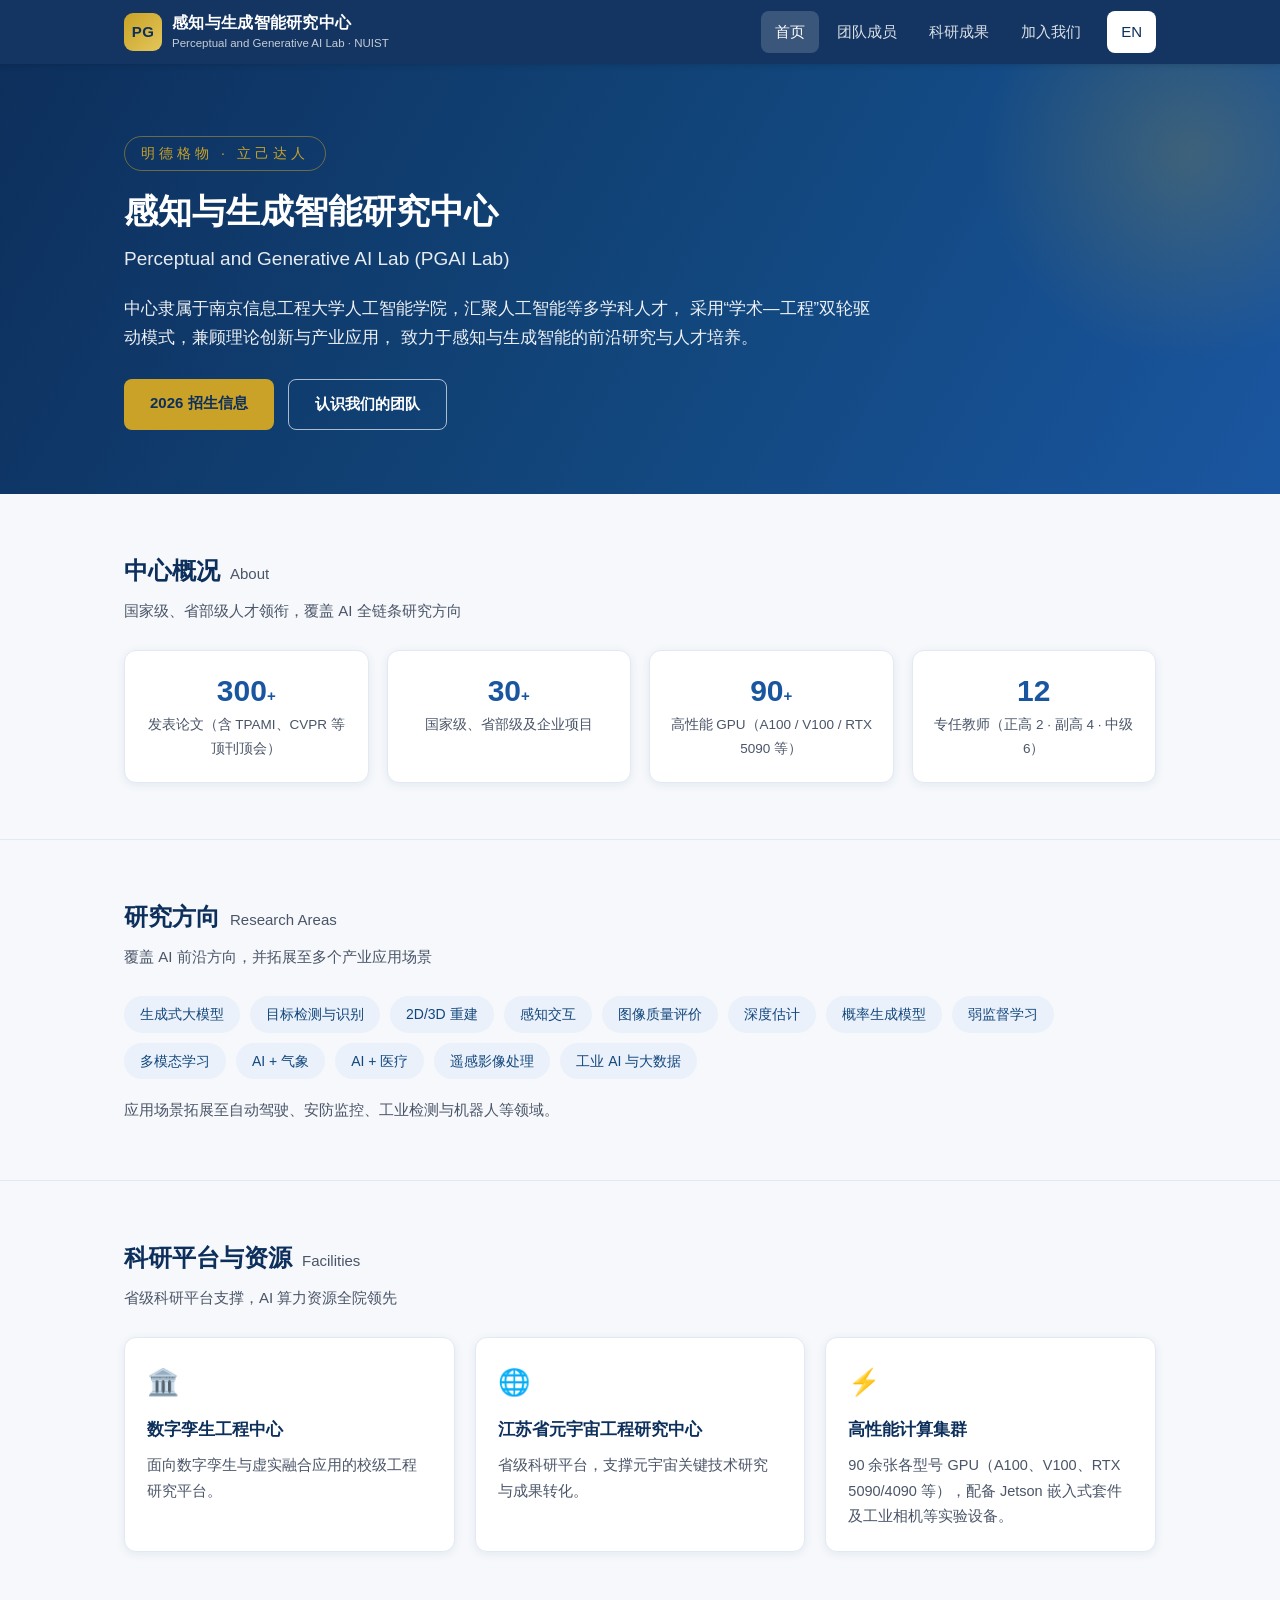
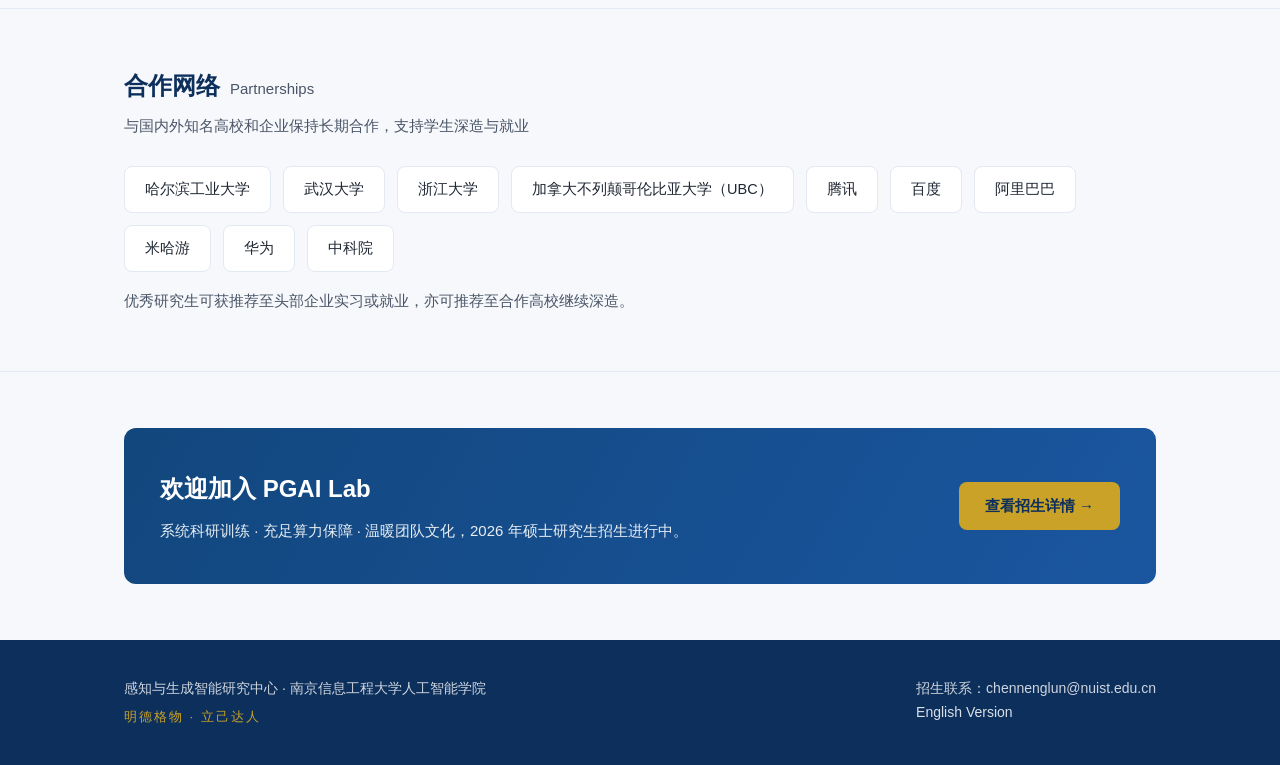
==== index.html @ ffc7934f "Initial site: bilingual (zh/en) lab homepage for PGAI Lab, NUIST - Home (about, research areas, faci" ====
<!DOCTYPE html>
<html lang="zh-CN">
<head>
  <meta charset="UTF-8">
  <meta http-equiv="refresh" content="0; url=/zh/">
  <title>感知与生成智能研究中心 · PGAI Lab</title>
  <script>window.location.replace('/zh/');</script>
</head>
<body>
  <p>正在跳转到中文首页… <a href="/zh/">进入中文版</a> | <a href="/en/">English</a></p>
</body>
</html>
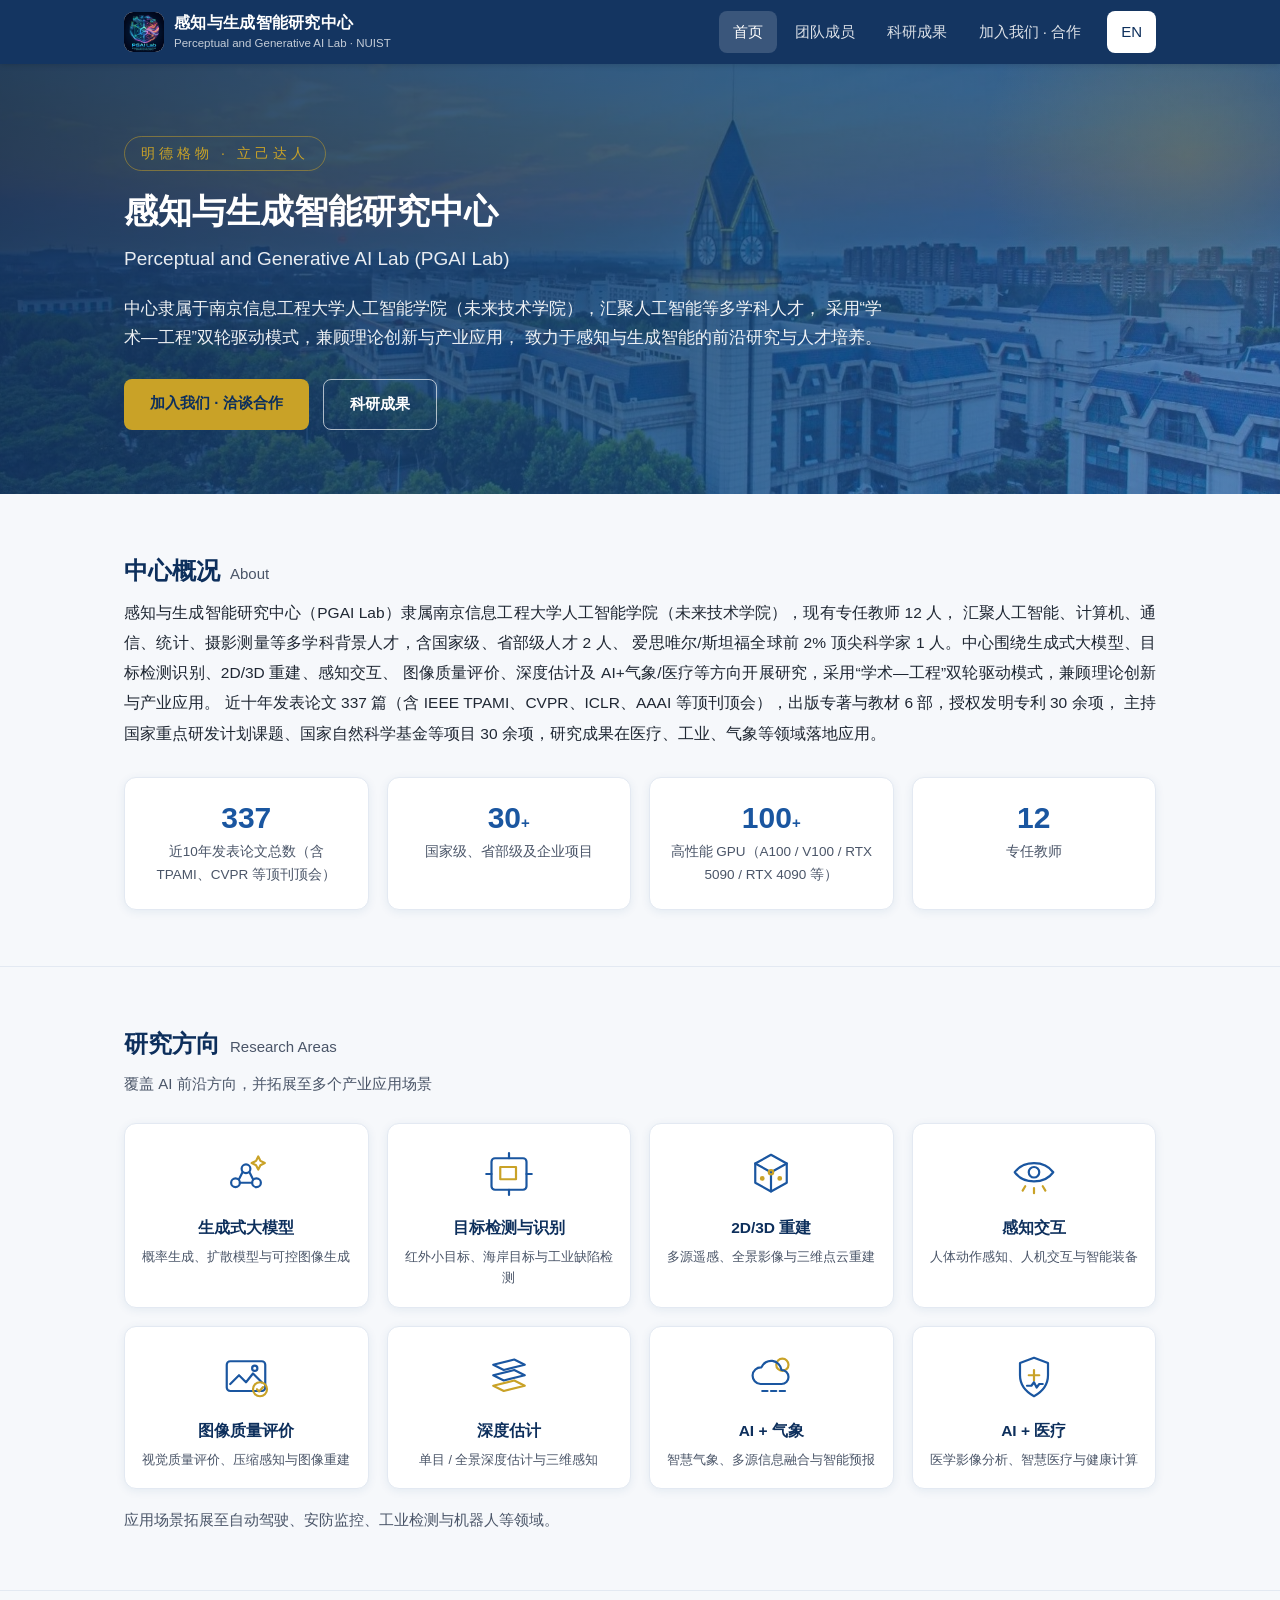
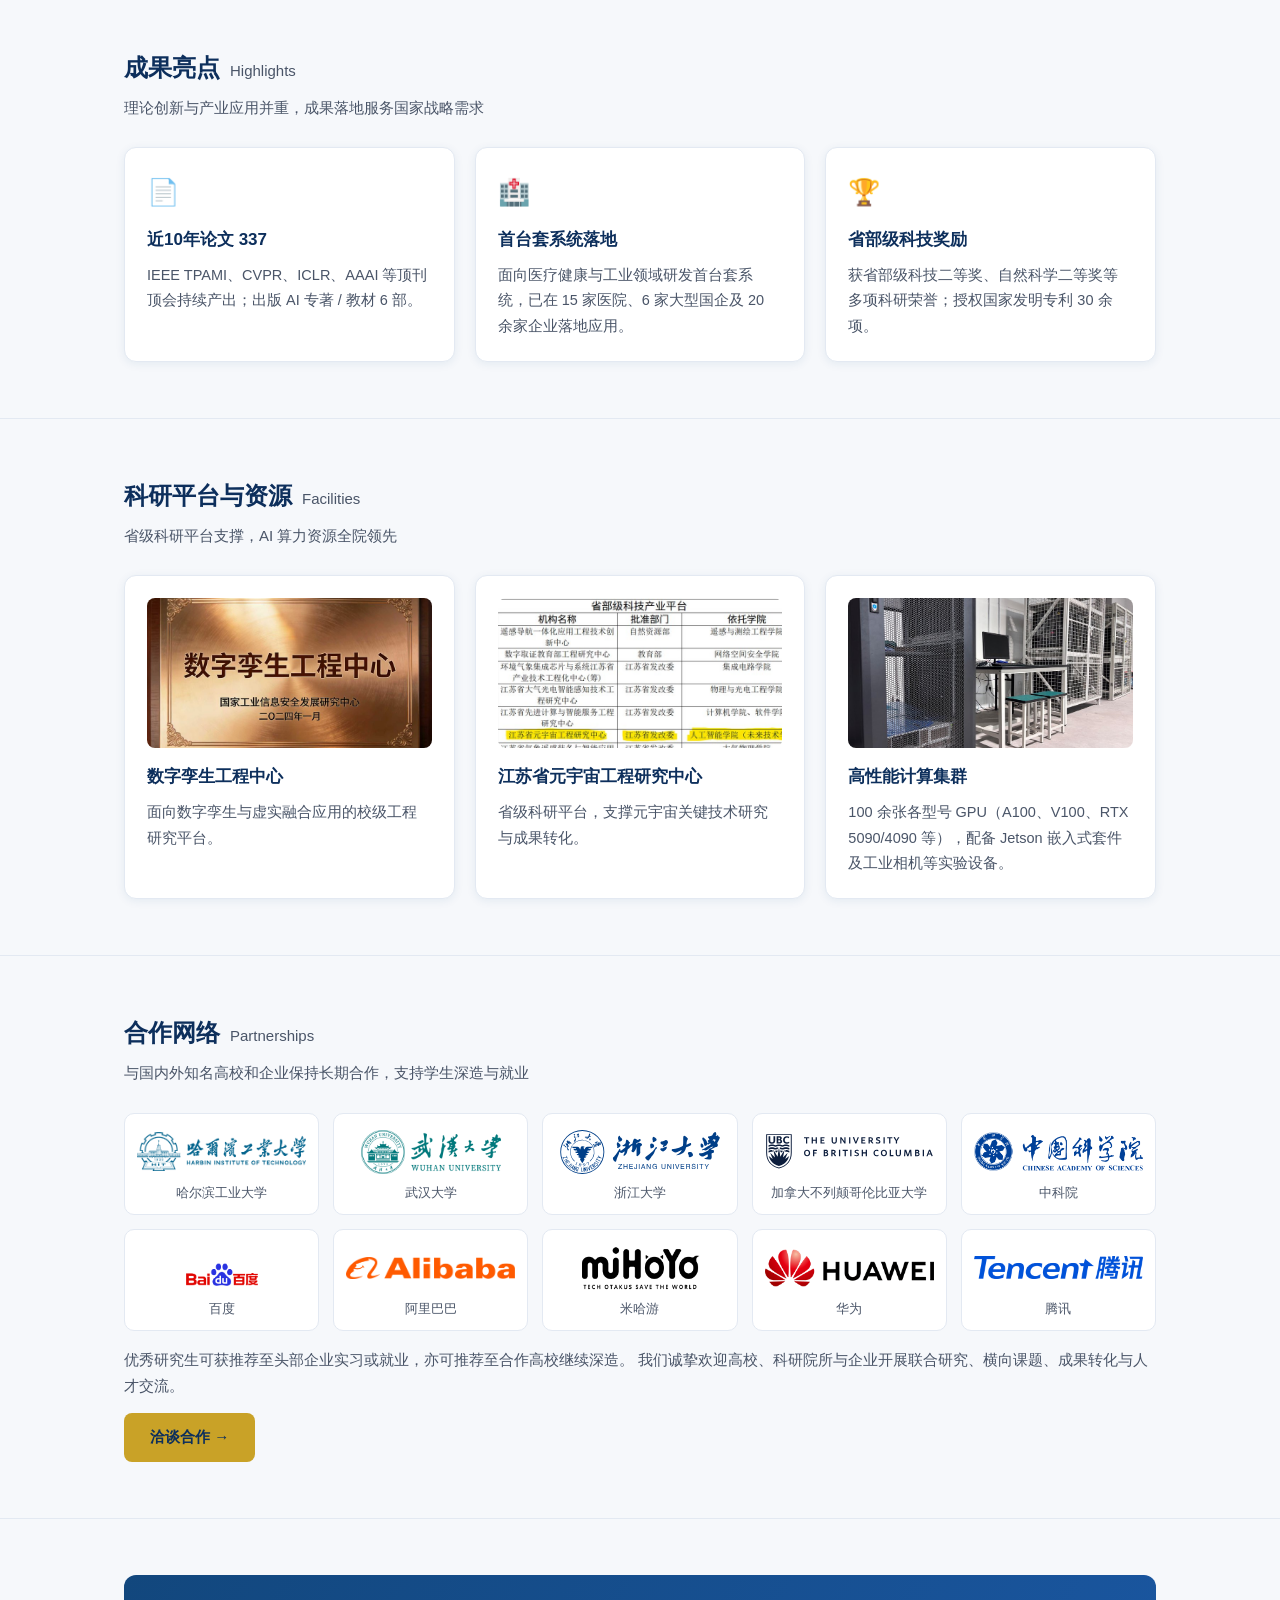
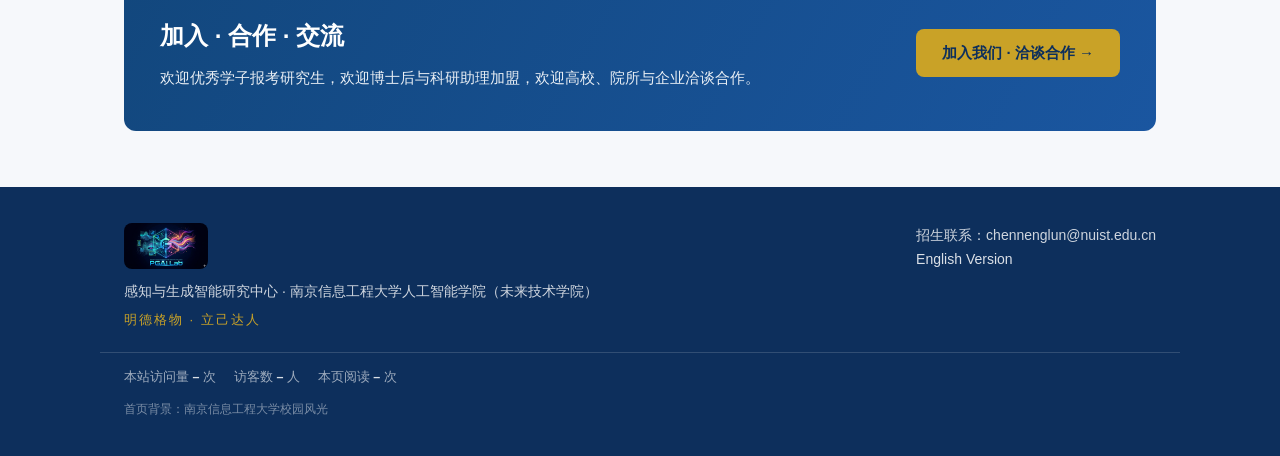
==== commit 2f4b54d5: "Site: convert all root-absolute URLs to relative paths Makes the site host-agnostic so the Gitee mir" ====
--- a/index.html
+++ b/index.html
@@ -2,11 +2,11 @@
 <html lang="zh-CN">
 <head>
   <meta charset="UTF-8">
-  <meta http-equiv="refresh" content="0; url=/zh/">
+  <meta http-equiv="refresh" content="0; url=zh/">
   <title>感知与生成智能研究中心 · PGAI Lab</title>
-  <script>window.location.replace('/zh/');</script>
+  <script>window.location.replace('zh/');</script>
 </head>
 <body>
-  <p>正在跳转到中文首页… <a href="/zh/">进入中文版</a> | <a href="/en/">English</a></p>
+  <p>正在跳转到中文首页… <a href="zh/">进入中文版</a> | <a href="en/">English</a></p>
 </body>
 </html>
